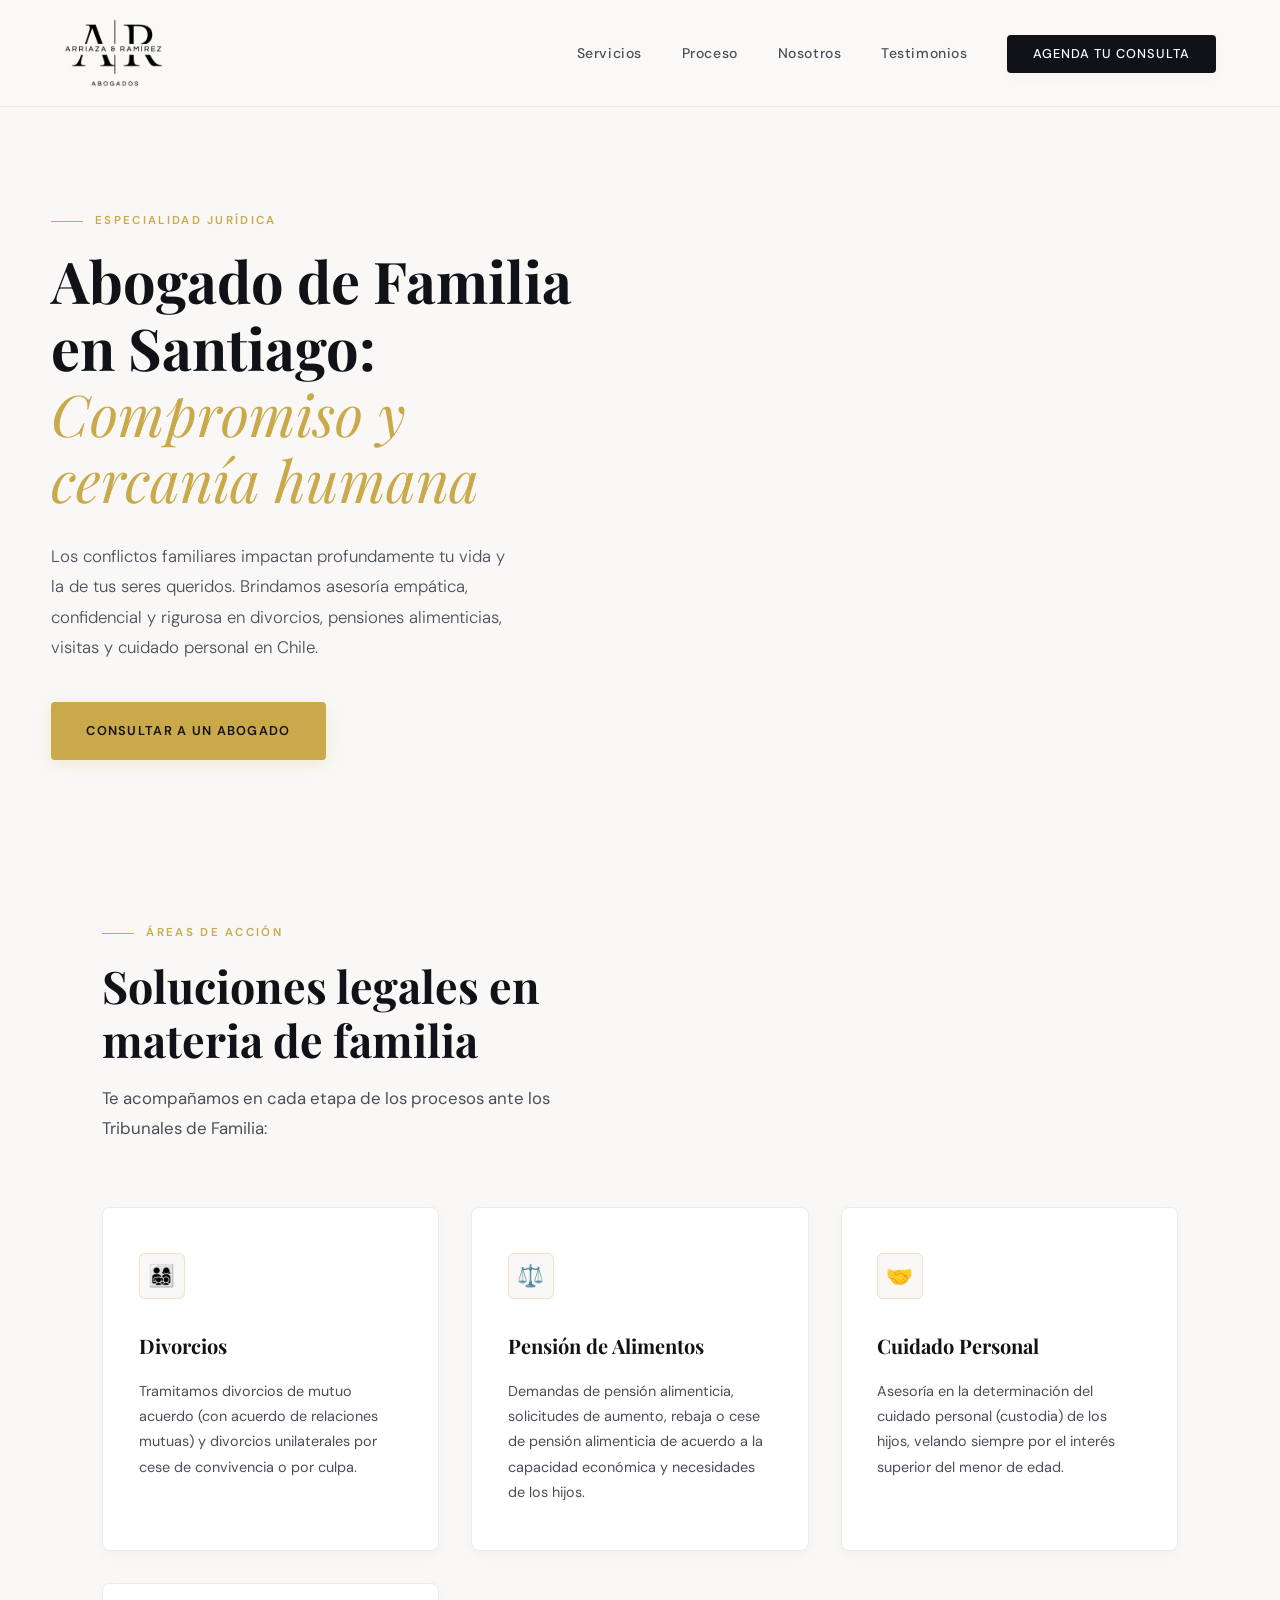
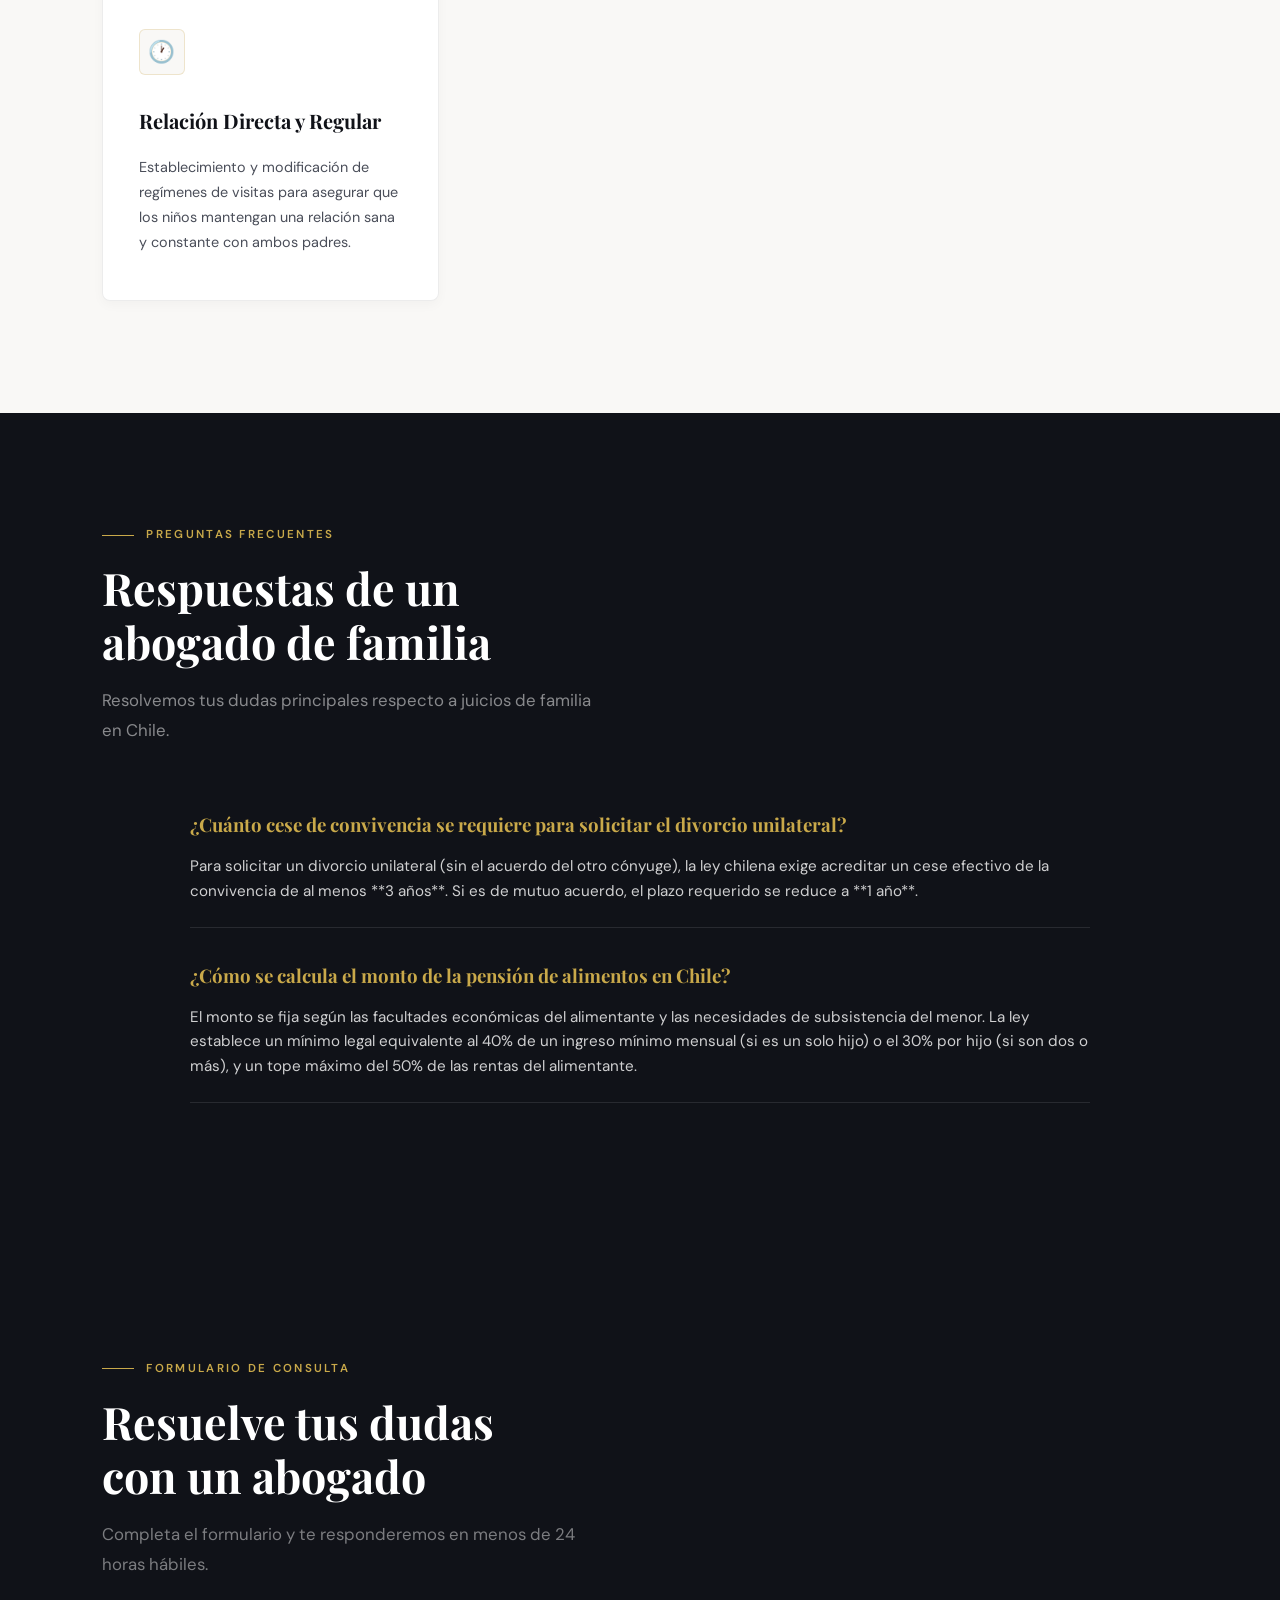
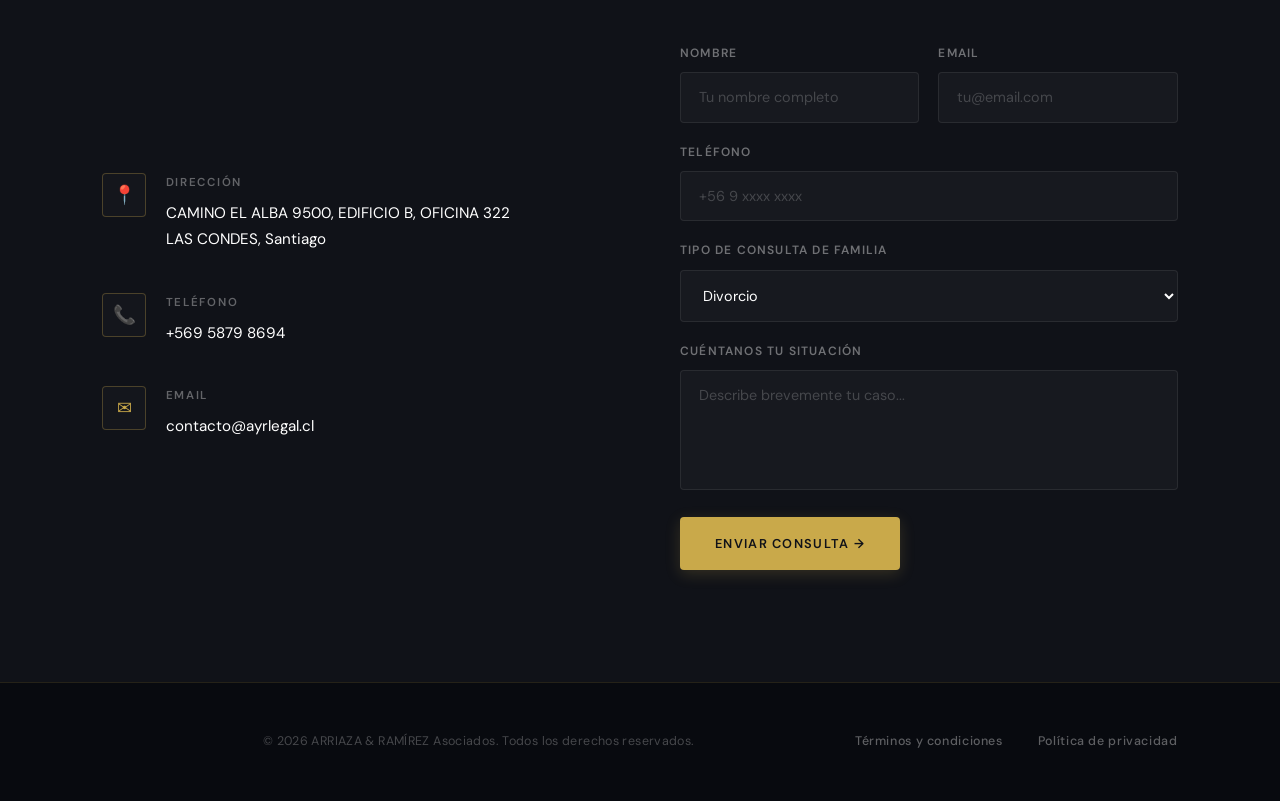
==== abogado-familia/index.html @ b0605ff9 "feat: implement multi-page SEO architecture with new dedicated service landing pages and site-wide n" ====
<!DOCTYPE html>
<html lang="es">

<head>
  <meta charset="UTF-8">
  <meta name="viewport" content="width=device-width, initial-scale=1.0">
  <title>Abogado de Familia en Santiago | Arriaza & Ramírez Asociados</title>
  <meta name="description" content="Asesoría y representación en Derecho de Familia en Chile. Divorcios, pensión de alimentos, cuidado personal y visitas. Atención personalizada y humana en Las Condes.">
  <meta name="robots" content="index, follow">
  
  <!-- Open Graph -->
  <meta property="og:title" content="Abogado de Familia en Santiago | Arriaza & Ramírez Asociados">
  <meta property="og:description" content="Acompañamiento legal humano y riguroso en divorcios, pensión de alimentos y cuidado de tus hijos.">
  <meta property="og:image" content="https://www.ayrlegal.cl/media/logo/logo_oficial.png">
  <meta property="og:url" content="https://www.ayrlegal.cl/abogado-familia/">
  <meta property="og:type" content="website">

  <link rel="icon" type="image/png" href="../media/logo/logo_oficial.png">
  <link
    href="https://fonts.googleapis.com/css2?family=Playfair+Display:ital,wght@0,400;0,700;1,400&family=DM+Sans:wght@300;400;500&display=swap"
    rel="stylesheet">
  <link rel="stylesheet" href="../style.css">

  <!-- Schema LegalService -->
  <script type="application/ld+json">
  {
    "@context": "https://schema.org",
    "@type": "LegalService",
    "name": "Arriaza & Ramírez Asociados - Abogado de Familia",
    "image": "https://www.ayrlegal.cl/media/logo/logo_oficial.png",
    "url": "https://www.ayrlegal.cl/abogado-familia/",
    "telephone": "+56958798694",
    "address": {
      "@type": "PostalAddress",
      "streetAddress": "Camino El Alba 9500, Edificio B, Oficina 322",
      "addressLocality": "Las Condes",
      "addressRegion": "Región Metropolitana",
      "postalCode": "7550000",
      "addressCountry": "CL"
    }
  }
  </script>
</head>

<body>

  <!-- NAV -->
  <nav>
    <a class="logo-link" href="../">
      <img src="../media/logo/logo_oficial.png" alt="Arriaza & Ramírez Asociados" class="nav-logo-img">
    </a>
    <ul>
      <li><a href="../#servicios">Servicios</a></li>
      <li><a href="../#proceso">Proceso</a></li>
      <li><a href="../#nosotros">Nosotros</a></li>
      <li><a href="../#testimonios">Testimonios</a></li>
      <li><a class="btn-nav" href="#contacto">Agenda tu consulta</a></li>
    </ul>
  </nav>

  <!-- HERO SERVICIO -->
  <section class="hero" style="min-height: 70vh; padding-top: 10rem;">
    <div class="hero-left" style="max-width: 800px;">
      <div class="section-label">Especialidad Jurídica</div>
      <h1>Abogado de Familia en Santiago:<br><em>Compromiso y cercanía humana</em></h1>
      <p class="hero-sub">
        Los conflictos familiares impactan profundamente tu vida y la de tus seres queridos. Brindamos asesoría empática, confidencial y rigurosa en divorcios, pensiones alimenticias, visitas y cuidado personal en Chile.
      </p>
      <div class="hero-actions">
        <a href="#contacto" class="btn-primary">Consultar a un Abogado</a>
      </div>
    </div>
  </section>

  <!-- DETALLES DEL SERVICIO -->
  <section class="section" id="detalles">
    <div class="section-label">Áreas de Acción</div>
    <h2>Soluciones legales en<br>materia de familia</h2>
    <p class="section-intro">Te acompañamos en cada etapa de los procesos ante los Tribunales de Familia:</p>

    <div class="services-grid" style="margin-top: 3rem;">
      <div class="service-card" style="cursor: default;">
        <div class="service-icon">👨‍👩‍👧‍👦</div>
        <div class="service-title">Divorcios</div>
        <p class="service-desc">Tramitamos divorcios de mutuo acuerdo (con acuerdo de relaciones mutuas) y divorcios unilaterales por cese de convivencia o por culpa.</p>
      </div>
      <div class="service-card" style="cursor: default;">
        <div class="service-icon">⚖️</div>
        <div class="service-title">Pensión de Alimentos</div>
        <p class="service-desc">Demandas de pensión alimenticia, solicitudes de aumento, rebaja o cese de pensión alimenticia de acuerdo a la capacidad económica y necesidades de los hijos.</p>
      </div>
      <div class="service-card" style="cursor: default;">
        <div class="service-icon">🤝</div>
        <div class="service-title">Cuidado Personal</div>
        <p class="service-desc">Asesoría en la determinación del cuidado personal (custodia) de los hijos, velando siempre por el interés superior del menor de edad.</p>
      </div>
      <div class="service-card" style="cursor: default;">
        <div class="service-icon">🕐</div>
        <div class="service-title">Relación Directa y Regular</div>
        <p class="service-desc">Establecimiento y modificación de regímenes de visitas para asegurar que los niños mantengan una relación sana y constante con ambos padres.</p>
      </div>
    </div>
  </section>

  <!-- SECCIÓN FAQ -->
  <section class="section-dark" id="preguntas-frecuentes">
    <div class="section-label" style="color: var(--gold);">Preguntas Frecuentes</div>
    <h2 style="color: var(--white);">Respuestas de un<br>abogado de familia</h2>
    <p class="section-intro">Resolvemos tus dudas principales respecto a juicios de familia en Chile.</p>

    <div style="max-width: 900px; margin: 3rem auto 0 auto; color: var(--white);">
      <div style="margin-bottom: 2rem; border-bottom: 1px solid rgba(255,255,255,0.1); padding-bottom: 1.5rem;">
        <h3 style="color: var(--gold); font-family: 'Playfair Display', serif; margin-bottom: 0.75rem;">¿Cuánto cese de convivencia se requiere para solicitar el divorcio unilateral?</h3>
        <p style="color: rgba(255,255,255,0.8); font-size: 0.95rem; line-height: 1.6;">Para solicitar un divorcio unilateral (sin el acuerdo del otro cónyuge), la ley chilena exige acreditar un cese efectivo de la convivencia de al menos **3 años**. Si es de mutuo acuerdo, el plazo requerido se reduce a **1 año**.</p>
      </div>
      <div style="margin-bottom: 2rem; border-bottom: 1px solid rgba(255,255,255,0.1); padding-bottom: 1.5rem;">
        <h3 style="color: var(--gold); font-family: 'Playfair Display', serif; margin-bottom: 0.75rem;">¿Cómo se calcula el monto de la pensión de alimentos en Chile?</h3>
        <p style="color: rgba(255,255,255,0.8); font-size: 0.95rem; line-height: 1.6;">El monto se fija según las facultades económicas del alimentante y las necesidades de subsistencia del menor. La ley establece un mínimo legal equivalente al 40% de un ingreso mínimo mensual (si es un solo hijo) o el 30% por hijo (si son dos o más), y un tope máximo del 50% de las rentas del alimentante.</p>
      </div>
    </div>
  </section>

  <!-- CONTACTO -->
  <section class="contact" id="contacto">
    <div class="section-label">Formulario de Consulta</div>
    <h2>Resuelve tus dudas<br>con un abogado</h2>
    <p class="section-intro">Completa el formulario y te responderemos en menos de 24 horas hábiles.</p>

    <div class="contact-grid">
      <div class="contact-info">
        <div class="contact-item">
          <div class="contact-icon">📍</div>
          <div>
            <div class="contact-label">Dirección</div>
            <div class="contact-value">CAMINO EL ALBA 9500, EDIFICIO B, OFICINA 322 <br>LAS CONDES, Santiago</div>
          </div>
        </div>
        <div class="contact-item">
          <div class="contact-icon">📞</div>
          <div>
            <div class="contact-label">Teléfono</div>
            <div class="contact-value">+569 5879 8694</div>
          </div>
        </div>
        <div class="contact-item">
          <div class="contact-icon">✉</div>
          <div>
            <div class="contact-label">Email</div>
            <div class="contact-value">contacto@ayrlegal.cl</div>
          </div>
        </div>
      </div>

      <form class="contact-form">
        <input type="hidden" name="origen" value="Página Abogado Familia">
        <div class="form-row">
          <div class="form-group">
            <label class="form-label">Nombre</label>
            <input type="text" name="nombre" placeholder="Tu nombre completo" required>
          </div>
          <div class="form-group">
            <label class="form-label">Email</label>
            <input type="email" name="email" placeholder="tu@email.com" required>
          </div>
        </div>
        <div class="form-group">
          <label class="form-label">Teléfono</label>
          <input type="tel" name="telefono" placeholder="+56 9 xxxx xxxx" required>
        </div>
        <div class="form-group">
          <label class="form-label">Tipo de consulta de familia</label>
          <select name="categoria" required>
            <option value="Divorcio">Divorcio</option>
            <option value="Pensión de alimentos">Pensión de alimentos</option>
            <option value="Cuidado personal">Cuidado personal (Custodia)</option>
            <option value="Relación directa y regular">Relación directa y regular (Visitas)</option>
            <option value="Otro tema de familia">Otro tema de familia</option>
          </select>
        </div>
        <div class="form-group">
          <label class="form-label">Cuéntanos tu situación</label>
          <textarea name="mensaje" placeholder="Describe brevemente tu caso..." required></textarea>
        </div>
        <button type="submit" class="btn-primary" style="align-self: flex-start; margin-top: 0.5rem;">
          Enviar Consulta →
        </button>
      </form>
    </div>
  </section>

  <!-- FOOTER -->
  <footer>
    <div class="footer-main">
      <a class="footer-logo" href="../"><span> </span></a>
      <div class="footer-copy">© 2026 ARRIAZA & RAMÍREZ Asociados. Todos los derechos reservados.</div>
      <div class="footer-links">
        <a href="javascript:void(0)" onclick="openModal('terminos')">Términos y condiciones</a>
        <a href="javascript:void(0)" onclick="openModal('privacidad')">Política de privacidad</a>
      </div>
    </div>
  </footer>

  <script src="../script.js"></script>
</body>

</html>
---- style.css ----
*,
*::before,
*::after {
  box-sizing: border-box;
  margin: 0;
  padding: 0;
}

:root {
  --ink: hsl(225, 20%, 8%);
  --ink-light: hsl(225, 9%, 32%);
  --gold: hsl(45, 54%, 54%);
  --gold-light: hsl(45, 71%, 79%);
  --gold-pale: hsl(42, 43%, 95%);
  --cream: hsl(40, 20%, 97%);
  --white: hsl(0, 0%, 100%);
  --border: rgba(15, 17, 23, 0.08);
  --border-gold: rgba(201, 168, 76, 0.25);
  --transition-smooth: all 0.4s cubic-bezier(0.25, 0.8, 0.25, 1);
  --shadow-sm: 0 4px 12px rgba(15, 17, 23, 0.03);
  --shadow-md: 0 12px 36px rgba(15, 17, 23, 0.06);
  --shadow-lg: 0 24px 60px rgba(15, 17, 23, 0.1);
}

html {
  scroll-behavior: smooth;
}

body {
  font-family: 'DM Sans', sans-serif;
  background: var(--cream);
  color: var(--ink);
  font-size: 16px;
  line-height: 1.76;
  overflow-x: hidden;
  -webkit-font-smoothing: antialiased;
}

/* ── NAV ── */
nav {
  position: fixed;
  top: 0;
  left: 0;
  right: 0;
  z-index: 100;
  display: flex;
  align-items: center;
  justify-content: space-between;
  padding: 1.2rem 5%;
  background: rgba(250, 249, 247, 0.95);
  backdrop-filter: blur(16px);
  border-bottom: 1px solid var(--border);
  transition: var(--transition-smooth);
}

.logo {
  font-family: 'Playfair Display', serif;
  font-size: 1.25rem;
  font-weight: 700;
  letter-spacing: 0.02em;
  color: var(--ink);
  text-decoration: none;
  transition: var(--transition-smooth);
}

.logo span {
  color: var(--gold);
}

.logo:hover {
  opacity: 0.85;
}

.logo-link {
  display: flex;
  align-items: center;
  text-decoration: none;
  transition: var(--transition-smooth);
}

.logo-link:hover {
  opacity: 0.85;
}

.nav-logo-img {
  height: 68px;
  width: auto;
  object-fit: contain;
  display: block;
}

nav ul {
  list-style: none;
  display: flex;
  align-items: center;
  gap: 2.5rem;
}

nav ul a {
  text-decoration: none;
  color: var(--ink-light);
  font-size: 0.875rem;
  font-weight: 500;
  letter-spacing: 0.04em;
  transition: var(--transition-smooth);
  position: relative;
}

nav ul a:not(.btn-nav)::after {
  content: '';
  position: absolute;
  bottom: -4px;
  left: 0;
  width: 0;
  height: 1.5px;
  background: var(--gold);
  transition: var(--transition-smooth);
}

nav ul a:not(.btn-nav):hover {
  color: var(--gold);
}

nav ul a:not(.btn-nav):hover::after {
  width: 100%;
}

.btn-nav {
  background: var(--ink);
  color: var(--white) !important;
  padding: 0.65rem 1.6rem;
  border-radius: 4px;
  font-weight: 500;
  font-size: 0.8rem !important;
  letter-spacing: 0.08em;
  text-transform: uppercase;
  box-shadow: var(--shadow-sm);
  transition: var(--transition-smooth) !important;
}

.btn-nav:hover {
  background: var(--gold) !important;
  color: var(--ink) !important;
  transform: translateY(-2px);
  box-shadow: 0 4px 15px rgba(201, 168, 76, 0.3);
}

/* ── HERO ── */
.hero {
  min-height: 100vh;
  display: grid;
  grid-template-columns: 1fr 1fr;
  padding-top: 76px;
}

.hero-left {
  padding: 8% 5% 8% 8%;
  display: flex;
  flex-direction: column;
  justify-content: center;
  background: var(--cream);
}

.hero-eyebrow {
  font-size: 0.72rem;
  font-weight: 600;
  letter-spacing: 0.2em;
  text-transform: uppercase;
  color: var(--gold);
  margin-bottom: 1.5rem;
  display: flex;
  align-items: center;
  gap: 0.75rem;
}

.hero-eyebrow::before {
  content: '';
  display: block;
  width: 32px;
  height: 1px;
  background: var(--gold);
}

h1 {
  font-family: 'Playfair Display', serif;
  font-size: clamp(2.8rem, 4.5vw, 4.2rem);
  line-height: 1.15;
  font-weight: 700;
  margin-bottom: 1.8rem;
  color: var(--ink);
}

h1 em {
  font-style: italic;
  color: var(--gold);
  font-weight: 400;
}

.hero-sub {
  font-size: 1.05rem;
  font-weight: 300;
  color: var(--ink-light);
  max-width: 460px;
  line-height: 1.8;
  margin-bottom: 2.5rem;
}

.hero-actions {
  display: flex;
  gap: 1.2rem;
  flex-wrap: wrap;
}

.btn-primary {
  background: var(--gold);
  color: var(--ink);
  border: none;
  cursor: pointer;
  padding: 1.1rem 2.2rem;
  font-family: 'DM Sans', sans-serif;
  font-size: 0.8rem;
  font-weight: 600;
  letter-spacing: 0.1em;
  text-transform: uppercase;
  text-decoration: none;
  border-radius: 4px;
  box-shadow: 0 4px 15px rgba(201, 168, 76, 0.2);
  transition: var(--transition-smooth);
}

.btn-primary:hover {
  background: var(--ink);
  color: var(--white);
  transform: translateY(-3px);
  box-shadow: var(--shadow-md);
}

.btn-secondary {
  background: transparent;
  color: var(--ink);
  border: 1.5px solid var(--border);
  cursor: pointer;
  padding: 1.1rem 2.2rem;
  font-family: 'DM Sans', sans-serif;
  font-size: 0.8rem;
  font-weight: 600;
  letter-spacing: 0.1em;
  text-transform: uppercase;
  text-decoration: none;
  border-radius: 4px;
  transition: var(--transition-smooth);
}

.btn-secondary:hover {
  border-color: var(--gold);
  color: var(--gold);
  transform: translateY(-3px);
  background: rgba(201, 168, 76, 0.03);
}

.hero-stats {
  margin-top: 4rem;
  padding-top: 2rem;
  border-top: 1px solid var(--border);
  display: flex;
  gap: 3rem;
}

.stat-num {
  font-family: 'Playfair Display', serif;
  font-size: 2.2rem;
  font-weight: 700;
  color: var(--ink);
  line-height: 1;
}

.stat-label {
  font-size: 0.78rem;
  color: var(--ink-light);
  margin-top: 0.4rem;
  letter-spacing: 0.05em;
  font-weight: 500;
  text-transform: uppercase;
}

.hero-right {
  background: var(--ink);
  position: relative;
  overflow: hidden;
  display: flex;
  align-items: flex-end;
}

.hero-right-pattern {
  position: absolute;
  inset: 0;
  background-image:
    repeating-linear-gradient(0deg, transparent, transparent 39px, rgba(201, 168, 76, 0.04) 40px),
    repeating-linear-gradient(90deg, transparent, transparent 39px, rgba(201, 168, 76, 0.04) 40px);
}

/* ── SERVICIOS ── */
.section {
  padding: 7rem 8%;
}

.section-label {
  font-size: 0.72rem;
  font-weight: 600;
  letter-spacing: 0.2em;
  text-transform: uppercase;
  color: var(--gold);
  display: flex;
  align-items: center;
  gap: 0.75rem;
  margin-bottom: 1rem;
}

.section-label::before {
  content: '';
  display: block;
  width: 32px;
  height: 1px;
  background: var(--gold);
}

h2 {
  font-family: 'Playfair Display', serif;
  font-size: clamp(2.2rem, 3.5vw, 3rem);
  font-weight: 700;
  line-height: 1.2;
  color: var(--ink);
  margin-bottom: 1rem;
}

.section-intro {
  font-size: 1.05rem;
  color: var(--ink-light);
  max-width: 500px;
  line-height: 1.8;
  margin-bottom: 4rem;
  display: flex;

}

.services-grid {
  display: grid;
  grid-template-columns: repeat(3, 1fr);
  gap: 2rem;
}

.service-card {
  background: var(--white);
  padding: 2.8rem 2.2rem;
  border-radius: 8px;
  border: 1px solid var(--border);
  box-shadow: var(--shadow-sm);
  transition: var(--transition-smooth);
  cursor: default;
  position: relative;
  overflow: hidden;
}

.service-card::after {
  content: '';
  position: absolute;
  bottom: 0;
  left: 0;
  width: 100%;
  height: 3px;
  background: linear-gradient(90deg, var(--gold), var(--gold-light));
  transform: scaleX(0);
  transform-origin: left;
  transition: var(--transition-smooth);
}

.service-card:hover {
  transform: translateY(-8px);
  box-shadow: var(--shadow-lg);
  border-color: rgba(201, 168, 76, 0.3);
}

.service-card:hover::after {
  transform: scaleX(1);
}

.service-icon {
  width: 46px;
  height: 46px;
  border: 1px solid var(--border-gold);
  border-radius: 6px;
  display: flex;
  align-items: center;
  justify-content: center;
  margin-bottom: 1.8rem;
  font-size: 1.35rem;
  color: var(--gold);
  background: var(--cream);
  transition: var(--transition-smooth);
}

.service-card:hover .service-icon {
  background: var(--ink);
  color: var(--gold-light);
  border-color: var(--gold-light);
  transform: scale(1.1) rotate(5deg);
}

.service-title {
  font-family: 'Playfair Display', serif;
  font-size: 1.25rem;
  font-weight: 700;
  margin-bottom: 1rem;
  color: var(--ink);
}

.service-desc {
  font-size: 0.9rem;
  color: var(--ink-light);
  line-height: 1.75;
}

/* ── PROCESO ── */
.section-dark {
  background: var(--ink);
  padding: 7rem 8%;
}

.section-dark .section-intro {
  color: rgba(255, 255, 255, 0.5);
}

.section-dark h2 {
  color: var(--white);
}

.steps {
  display: grid;
  grid-template-columns: repeat(4, 1fr);
  gap: 1.5rem;
  margin-top: 4rem;
}

.step {
  padding: 2rem 1.5rem;
  border-radius: 8px;
  background: rgba(255, 255, 255, 0.02);
  border: 1px solid rgba(255, 255, 255, 0.05);
  transition: var(--transition-smooth);
  position: relative;
  cursor: pointer;
  display: flex;
  flex-direction: column;
  justify-content: space-between;
}

.step:hover {
  background: rgba(255, 255, 255, 0.04);
  border-color: rgba(201, 168, 76, 0.3);
}

.step.active {
  background: rgba(201, 168, 76, 0.06);
  border-color: var(--gold);
  box-shadow: 0 8px 32px rgba(0, 0, 0, 0.2);
}

.step-num {
  width: 44px;
  height: 44px;
  border-radius: 50%;
  border: 1.5px solid var(--gold);
  display: flex;
  align-items: center;
  justify-content: center;
  font-family: 'Playfair Display', serif;
  font-size: 1rem;
  color: var(--gold);
  margin-bottom: 1.5rem;
  position: relative;
  z-index: 1;
  background: var(--ink);
  font-weight: 700;
  transition: var(--transition-smooth);
}

.step.active .step-num {
  background: var(--gold);
  color: var(--ink);
  box-shadow: 0 0 15px rgba(201, 168, 76, 0.35);
}

.step-title {
  font-family: 'Playfair Display', serif;
  font-size: 1.1rem;
  color: var(--white);
  margin-bottom: 0.6rem;
  font-weight: 700;
}

.step-desc {
  font-size: 0.85rem;
  color: rgba(255, 255, 255, 0.45);
  line-height: 1.7;
  margin-bottom: 1rem;
  transition: var(--transition-smooth);
}

.step.active .step-desc {
  color: rgba(255, 255, 255, 0.85);
}

.step-progress-container {
  width: 100%;
  height: 3px;
  background: rgba(255, 255, 255, 0.08);
  border-radius: 2px;
  overflow: hidden;
  margin-top: auto;
  opacity: 0;
  transition: opacity 0.3s;
}

.step.loading .step-progress-container {
  opacity: 1;
}

.step-progress-bar {
  height: 100%;
  width: 0%;
  background: linear-gradient(90deg, var(--gold-light), var(--gold));
  border-radius: 2px;
}

/* ── POR QUÉ ELEGIRNOS ── */
.why {
  display: grid;
  grid-template-columns: 1fr 1fr;
  gap: 0;
}

.why-left {
  padding: 7rem 5% 7rem 8%;
  background: var(--white);
  display: flex;
  flex-direction: column;
  justify-content: center;
}

.why-right {
  padding: 7rem 8% 7rem 5%;
  background: var(--gold-pale);
  display: grid;
  grid-template-columns: repeat(2, 1fr);
  gap: 1.5rem;
  align-content: center;
}

.why-item {
  background: var(--white);
  padding: 2rem 1.5rem;
  border-radius: 8px;
  border: 1px solid var(--border);
  box-shadow: var(--shadow-sm);
  transition: var(--transition-smooth);
  display: flex;
  gap: 1.25rem;
  align-items: flex-start;
  position: relative;
  overflow: hidden;
  cursor: default;
}

.why-item::after {
  content: '';
  position: absolute;
  bottom: 0;
  left: 0;
  width: 100%;
  height: 3px;
  background: linear-gradient(90deg, var(--gold), var(--gold-light));
  transform: scaleX(0);
  transform-origin: left;
  transition: var(--transition-smooth);
}

.why-item:hover {
  transform: translateY(-5px);
  box-shadow: var(--shadow-lg);
  border-color: rgba(201, 168, 76, 0.3);
}

.why-item:hover::after {
  transform: scaleX(1);
}

.why-check {
  width: 32px;
  height: 32px;
  flex-shrink: 0;
  border: 1px solid var(--border-gold);
  display: flex;
  align-items: center;
  justify-content: center;
  font-size: 0.85rem;
  color: var(--gold);
  border-radius: 6px;
  margin-top: 2px;
  background: var(--cream);
  transition: var(--transition-smooth);
}

.why-item:hover .why-check {
  background: var(--ink);
  color: var(--gold-light);
  border-color: var(--gold-light);
  transform: scale(1.1) rotate(5deg);
}

.why-item-title {
  font-family: 'Playfair Display', serif;
  font-size: 1.1rem;
  font-weight: 700;
  color: var(--ink);
  margin-bottom: 0.35rem;
}

.why-item-desc {
  font-size: 0.9rem;
  color: var(--ink-light);
  line-height: 1.7;
}

/* ── TESTIMONIOS ── */
.testimonials {
  padding: 7rem 8%;
  background: var(--cream);
}

.testimonials-grid {
  display: grid;
  grid-template-columns: repeat(3, 1fr);
  gap: 2rem;
  margin-top: 4rem;
}

.testimony {
  background: var(--white);
  padding: 2.5rem 2.2rem;
  border: 1px solid var(--border);
  border-radius: 8px;
  position: relative;
  box-shadow: var(--shadow-sm);
  transition: var(--transition-smooth);
  display: flex;
  flex-direction: column;
  justify-content: space-between;
}

.testimony:hover {
  transform: translateY(-6px);
  box-shadow: var(--shadow-lg);
  border-color: rgba(201, 168, 76, 0.3);
}

.testimony-stars {
  color: var(--gold);
  font-size: 1rem;
  margin-bottom: 0.8rem;
  letter-spacing: 2px;
}

.testimony-text {
  font-size: 0.9rem;
  color: var(--ink-light);
  line-height: 1.8;
  margin-bottom: 2rem;
  font-style: italic;
  position: relative;
  z-index: 2;
}

.testimony-meta {
  display: flex;
  align-items: center;
  gap: 0.9rem;
  border-top: 1px solid var(--border);
  padding-top: 1.2rem;
  margin-top: auto;
}

.testimony-avatar {
  width: 44px;
  height: 44px;
  border-radius: 50%;
  background: linear-gradient(135deg, var(--ink), var(--ink-light));
  color: var(--gold-light);
  display: flex;
  align-items: center;
  justify-content: center;
  font-family: 'Playfair Display', serif;
  font-weight: 700;
  font-size: 0.95rem;
  border: 1.5px solid var(--gold-light);
  flex-shrink: 0;
}

.testimony-info {
  display: flex;
  flex-direction: column;
}

.testimony-author {
  font-size: 0.88rem;
  font-weight: 700;
  color: var(--ink);
}

.testimony-role {
  font-size: 0.75rem;
  color: var(--ink-light);
  margin-top: 0.1rem;
}

.testimony-verified {
  display: inline-flex;
  align-items: center;
  gap: 0.25rem;
  font-size: 0.7rem;
  color: #2a6e3f;
  font-weight: 600;
  margin-top: 0.3rem;
  background: rgba(42, 110, 63, 0.08);
  padding: 0.15rem 0.5rem;
  border-radius: 20px;
  align-self: flex-start;
}

.testimony-reply {
  background: var(--gold-pale);
  border-left: 3px solid var(--gold);
  padding: 0.9rem 1.1rem;
  margin-top: 0.5rem;
  margin-bottom: 1.25rem;
  border-radius: 4px;
  font-size: 0.8rem;
  color: var(--ink-light);
  line-height: 1.6;
}

.testimony-reply-author {
  font-weight: 700;
  color: var(--ink);
  margin-bottom: 0.25rem;
  font-size: 0.75rem;
  text-transform: uppercase;
  letter-spacing: 0.04em;
}

.testimony-reply p {
  margin: 0;
}

/* ── CONTACTO ── */
.contact {
  padding: 7rem 8%;
  background: var(--ink);
}

.contact h2 {
  color: var(--white);
}

.contact .section-intro {
  color: rgba(255, 255, 255, 0.45);
}

.contact-grid {
  display: grid;
  grid-template-columns: 1fr 1fr;
  gap: 5rem;
  margin-top: 4rem;
}

.contact-info {
  display: flex;
  flex-direction: column;
  gap: 2.5rem;
  justify-content: center;
}

.contact-item {
  display: flex;
  gap: 1.2rem;
}

.contact-icon {
  width: 44px;
  height: 44px;
  flex-shrink: 0;
  border: 1px solid rgba(201, 168, 76, 0.3);
  display: flex;
  align-items: center;
  justify-content: center;
  font-size: 1.15rem;
  color: var(--gold);
  border-radius: 4px;
  background: rgba(255, 255, 255, 0.02);
}

.contact-label {
  font-size: 0.72rem;
  letter-spacing: 0.15em;
  text-transform: uppercase;
  color: rgba(255, 255, 255, 0.35);
  margin-bottom: 0.4rem;
  font-weight: 600;
}

.contact-value {
  font-size: 0.95rem;
  color: var(--white);
}

.contact-form {
  display: flex;
  flex-direction: column;
  gap: 1.2rem;
}

.form-row {
  display: grid;
  grid-template-columns: 1fr 1fr;
  gap: 1.2rem;
}

.form-group {
  display: flex;
  flex-direction: column;
  gap: 0.5rem;
}

.form-label {
  font-size: 0.75rem;
  letter-spacing: 0.1em;
  text-transform: uppercase;
  color: rgba(255, 255, 255, 0.4);
  font-weight: 600;
}

input,
select,
textarea {
  background: rgba(255, 255, 255, 0.03);
  border: 1px solid rgba(255, 255, 255, 0.08);
  color: var(--white);
  padding: 0.95rem 1.1rem;
  font-family: 'DM Sans', sans-serif;
  font-size: 0.9rem;
  border-radius: 4px;
  outline: none;
  transition: var(--transition-smooth);
  width: 100%;
}

input::placeholder,
textarea::placeholder {
  color: rgba(255, 255, 255, 0.2);
}

input:focus,
select:focus,
textarea:focus {
  border-color: var(--gold);
  background: rgba(255, 255, 255, 0.06);
  box-shadow: 0 0 0 3px rgba(201, 168, 76, 0.15);
}

select {
  cursor: pointer;
}

select option {
  background: var(--ink);
}

textarea {
  resize: none;
  min-height: 120px;
}

/* ── FOOTER ── */
footer {
  background: #080a0f;
  padding: 3rem 8%;
  display: flex;
  flex-direction: column;
  gap: 1.5rem;
  border-top: 1px solid rgba(201, 168, 76, 0.15);
}

.footer-main {
  display: flex;
  align-items: center;
  justify-content: space-between;
  width: 100%;
}

.footer-logo {
  font-family: 'Playfair Display', serif;
  font-size: 1.1rem;
  color: rgba(255, 255, 255, 0.45);
  text-decoration: none;
  font-weight: 700;
}

.footer-logo span {
  color: var(--gold);
}

.footer-copy {
  font-size: 0.78rem;
  color: rgba(255, 255, 255, 0.25);
  letter-spacing: 0.03em;
}

.footer-links {
  display: flex;
  gap: 2.2rem;
}

.footer-links a {
  font-size: 0.78rem;
  color: rgba(255, 255, 255, 0.35);
  text-decoration: none;
  letter-spacing: 0.05em;
  transition: var(--transition-smooth);
  font-weight: 500;
}

.footer-links a:hover {
  color: var(--gold);
}

/* ── EQUIPO ── */
.team-panel {
  position: relative;
  z-index: 2;
  width: 100%;
  padding: 4rem 3rem;
  display: flex;
  flex-direction: column;
  justify-content: center;
  height: 100%;
}

.team-eyebrow {
  font-size: 0.72rem;
  font-weight: 600;
  letter-spacing: 0.2em;
  text-transform: uppercase;
  color: var(--gold);
  display: flex;
  align-items: center;
  gap: 0.75rem;
  margin-bottom: 2.5rem;
}

.team-eyebrow::before {
  content: '';
  display: block;
  width: 32px;
  height: 1px;
  background: var(--gold);
}

.team-grid {
  display: grid;
  grid-template-columns: repeat(3, 1fr);
  gap: 1.25rem;
}

.team-member {
  position: relative;
  overflow: hidden;
  border-radius: 8px;
  border: 1px solid rgba(201, 168, 76, 0.25);
  background: var(--ink);
  height: 280px;
  transition: var(--transition-smooth);
  cursor: pointer;
  display: flex;
  flex-direction: column;
  justify-content: flex-end;
}

.team-member:hover {
  border-color: var(--gold);
  box-shadow: 0 8px 25px rgba(201, 168, 76, 0.25);
  transform: translateY(-5px);
}

.team-photo {
  position: absolute;
  inset: 0;
  width: 100%;
  height: 100%;
  object-fit: cover;
  transition: var(--transition-smooth);
  z-index: 1;
}

.team-member:hover .team-photo {
  transform: scale(1.08);
}

.team-overlay {
  position: absolute;
  inset: 0;
  background: linear-gradient(to top,
      rgba(8, 10, 15, 0.95) 0%,
      rgba(8, 10, 15, 0.6) 50%,
      rgba(8, 10, 15, 0.1) 100%);
  z-index: 2;
  transition: var(--transition-smooth);
}

.team-member:hover .team-overlay {
  background: linear-gradient(to top,
      rgba(8, 10, 15, 0.98) 0%,
      rgba(8, 10, 15, 0.7) 60%,
      rgba(8, 10, 15, 0.2) 100%);
}

.team-info {
  position: relative;
  z-index: 3;
  padding: 1.25rem 1rem;
  text-align: center;
  display: flex;
  flex-direction: column;
  gap: 0.25rem;
  pointer-events: none;
}

.team-name {
  font-family: 'Playfair Display', serif;
  font-size: 1.05rem;
  font-weight: 700;
  color: var(--white);
  line-height: 1.2;
}

.team-role {
  font-size: 0.78rem;
  font-weight: 500;
  color: var(--gold);
  letter-spacing: 0.04em;
  text-transform: uppercase;
}

.team-desc {
  font-size: 0.68rem;
  color: rgba(255, 255, 255, 0.6);
  line-height: 1.35;
  margin-top: 0.2rem;
}

/* ── MODALES ── */
.modal-overlay {
  position: fixed;
  top: 0;
  left: 0;
  right: 0;
  bottom: 0;
  background: rgba(15, 17, 23, 0.6);
  backdrop-filter: blur(8px);
  z-index: 1000;
  display: flex;
  align-items: center;
  justify-content: center;
  opacity: 0;
  visibility: hidden;
  transition: opacity 0.4s ease, visibility 0.4s;
  padding: 1.5rem;
}

.modal-overlay.active {
  opacity: 1;
  visibility: visible;
}

.modal-content {
  background: var(--white);
  max-width: 600px;
  width: 100%;
  max-height: 80vh;
  border-radius: 8px;
  border: 1px solid var(--border-gold);
  box-shadow: var(--shadow-lg);
  padding: 2.5rem;
  position: relative;
  overflow-y: auto;
  transform: scale(0.9) translateY(20px);
  opacity: 0;
  transition: transform 0.4s cubic-bezier(0.25, 0.8, 0.25, 1), opacity 0.4s ease;
}

.modal-overlay.active .modal-content {
  transform: scale(1) translateY(0);
  opacity: 1;
}

.modal-close {
  position: absolute;
  top: 1rem;
  right: 1.2rem;
  font-size: 1.8rem;
  color: var(--ink-light);
  background: none;
  border: none;
  cursor: pointer;
  transition: color 0.2s;
}

.modal-close:hover {
  color: var(--gold);
}

.modal-title {
  font-family: 'Playfair Display', serif;
  font-size: 1.5rem;
  font-weight: 700;
  color: var(--ink);
  margin-bottom: 1.2rem;
  border-bottom: 1px solid var(--border);
  padding-bottom: 0.8rem;
}

.modal-body {
  font-size: 0.9rem;
  color: var(--ink-light);
  line-height: 1.75;
}

.modal-body h4 {
  font-family: 'Playfair Display', serif;
  font-size: 1.05rem;
  color: var(--ink);
  margin-top: 1.2rem;
  margin-bottom: 0.4rem;
}

.modal-body p {
  margin-bottom: 1rem;
}

body.modal-open {
  overflow: hidden;
}

/* ── SEO UTILITIES ── */
.sr-only {
  position: absolute;
  width: 1px;
  height: 1px;
  padding: 0;
  margin: -1px;
  overflow: hidden;
  clip: rect(0, 0, 0, 0);
  white-space: nowrap;
  border: 0;
}

.footer-seo {
  font-size: 0.72rem;
  color: rgba(255, 255, 255, 0.2);
  line-height: 1.6;
  max-width: 100%;
  border-top: 1px solid rgba(255, 255, 255, 0.05);
  padding-top: 1.5rem;
  margin-top: 1rem;
  text-align: left;
}

.footer-seo strong {
  color: rgba(255, 255, 255, 0.35);
}

/* ── ANIMATIONS ── */
@keyframes fadeUp {
  from {
    opacity: 0;
    transform: translateY(24px);
  }

  to {
    opacity: 1;
    transform: translateY(0);
  }
}

.hero-eyebrow {
  animation: fadeUp 0.7s ease both;
}

h1 {
  animation: fadeUp 0.7s 0.12s ease both;
}

.hero-sub {
  animation: fadeUp 0.7s 0.22s ease both;
}

.hero-actions {
  animation: fadeUp 0.7s 0.32s ease both;
}

.hero-stats {
  animation: fadeUp 0.7s 0.42s ease both;
}

/* ── RESPONSIVE ── */
@media (max-width: 900px) {
  nav ul {
    display: none;
  }

  .hero {
    grid-template-columns: 1fr;
  }

  .hero-right {
    display: flex;
    align-items: center;
    padding: 4rem 5%;
  }

  .hero-left {
    padding: 12% 6% 8%;
  }

  .services-grid {
    grid-template-columns: 1fr;
    gap: 1.5rem;
  }

  .steps {
    grid-template-columns: 1fr;
    gap: 1rem;
  }

  .why {
    grid-template-columns: 1fr;
  }

  .why-left,
  .why-right {
    padding: 4rem 6%;
  }

  .why-right {
    grid-template-columns: 1fr;
  }

  .testimonials-grid {
    grid-template-columns: 1fr;
    gap: 1.5rem;
  }

  .contact-grid {
    grid-template-columns: 1fr;
    gap: 3rem;
  }

  .form-row {
    grid-template-columns: 1fr;
  }

  footer {
    gap: 1.5rem;
    text-align: center;
  }

  .footer-main {
    flex-direction: column;
    gap: 1.5rem;
  }

  .footer-seo {
    text-align: center;
  }

  .footer-links {
    flex-wrap: wrap;
    justify-content: center;
    gap: 1.5rem;
  }

  .team-panel {
    padding: 3rem 1.5rem;
  }

  .team-grid {
    grid-template-columns: repeat(3, 1fr);
    gap: 1rem;
  }
}

@media (max-width: 680px) {
  .team-grid {
    grid-template-columns: 1fr;
    gap: 1.5rem;
    max-width: 320px;
    margin: 0 auto;
    width: 100%;
  }

  .team-member {
    height: 340px;
  }
}

@media (max-width: 480px) {
  .team-info {
    flex-direction: column;
    align-items: flex-start;
    gap: 0.25rem;
  }
}

/* SEO Multi-page service link styles */
.service-card-link {
  display: inline-flex;
  align-items: center;
  gap: 0.5rem;
  margin-top: 1.5rem;
  color: var(--gold);
  text-decoration: none;
  font-weight: 500;
  font-size: 0.85rem;
  letter-spacing: 0.04em;
  transition: var(--transition-smooth);
}

.service-card-link:hover {
  color: var(--ink);
  transform: translateX(4px);
}
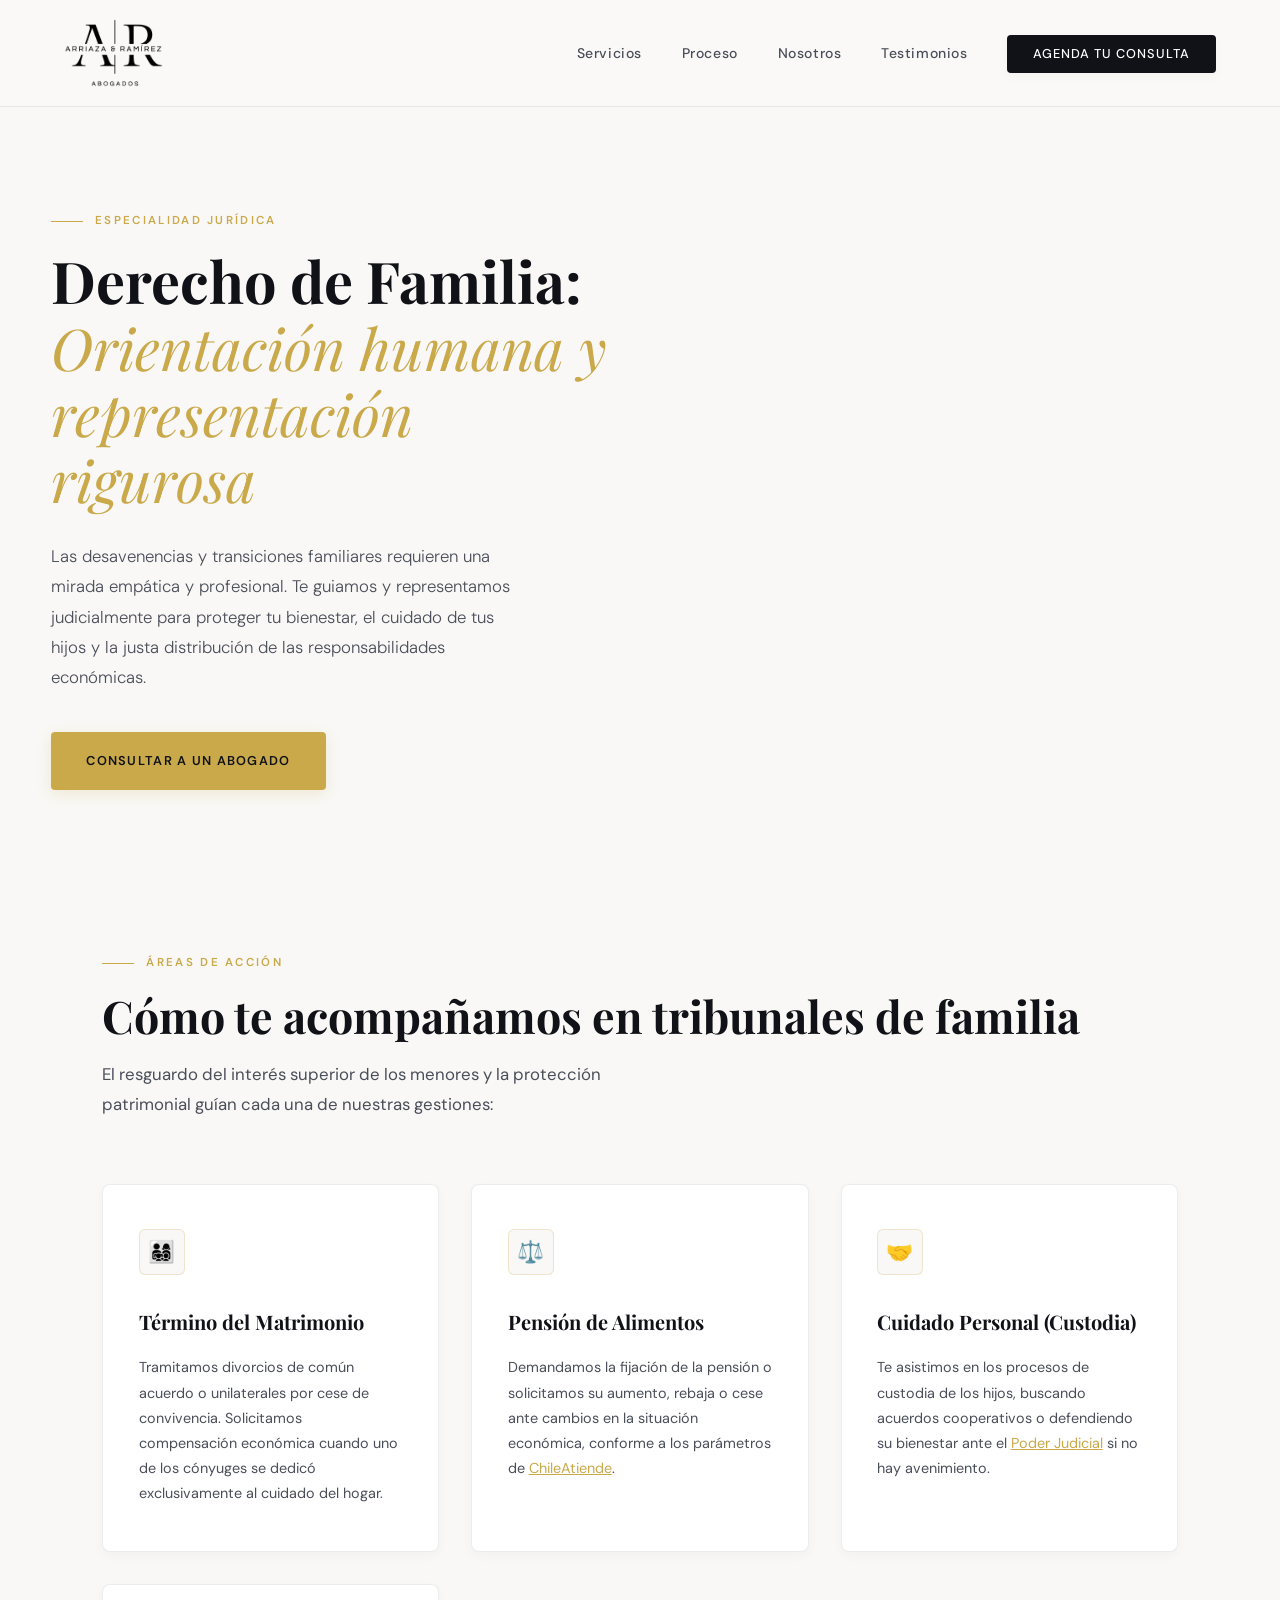
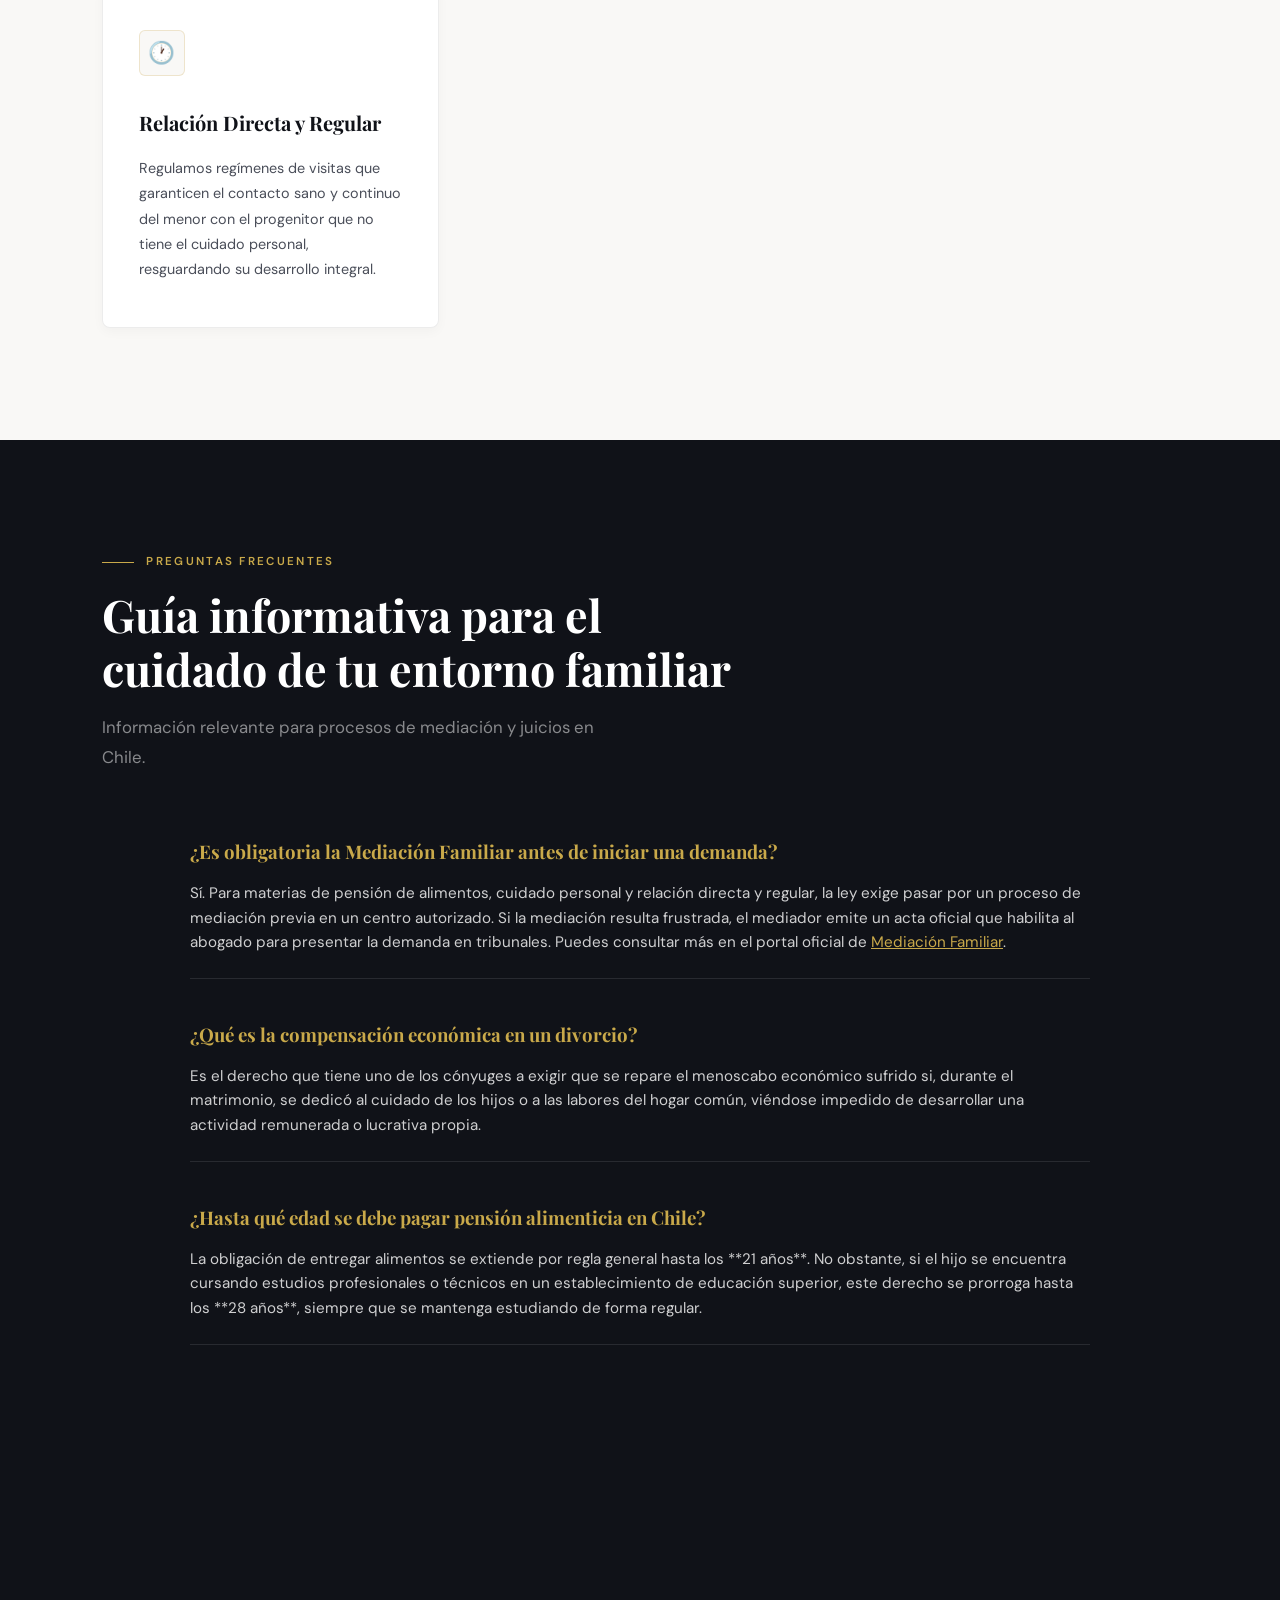
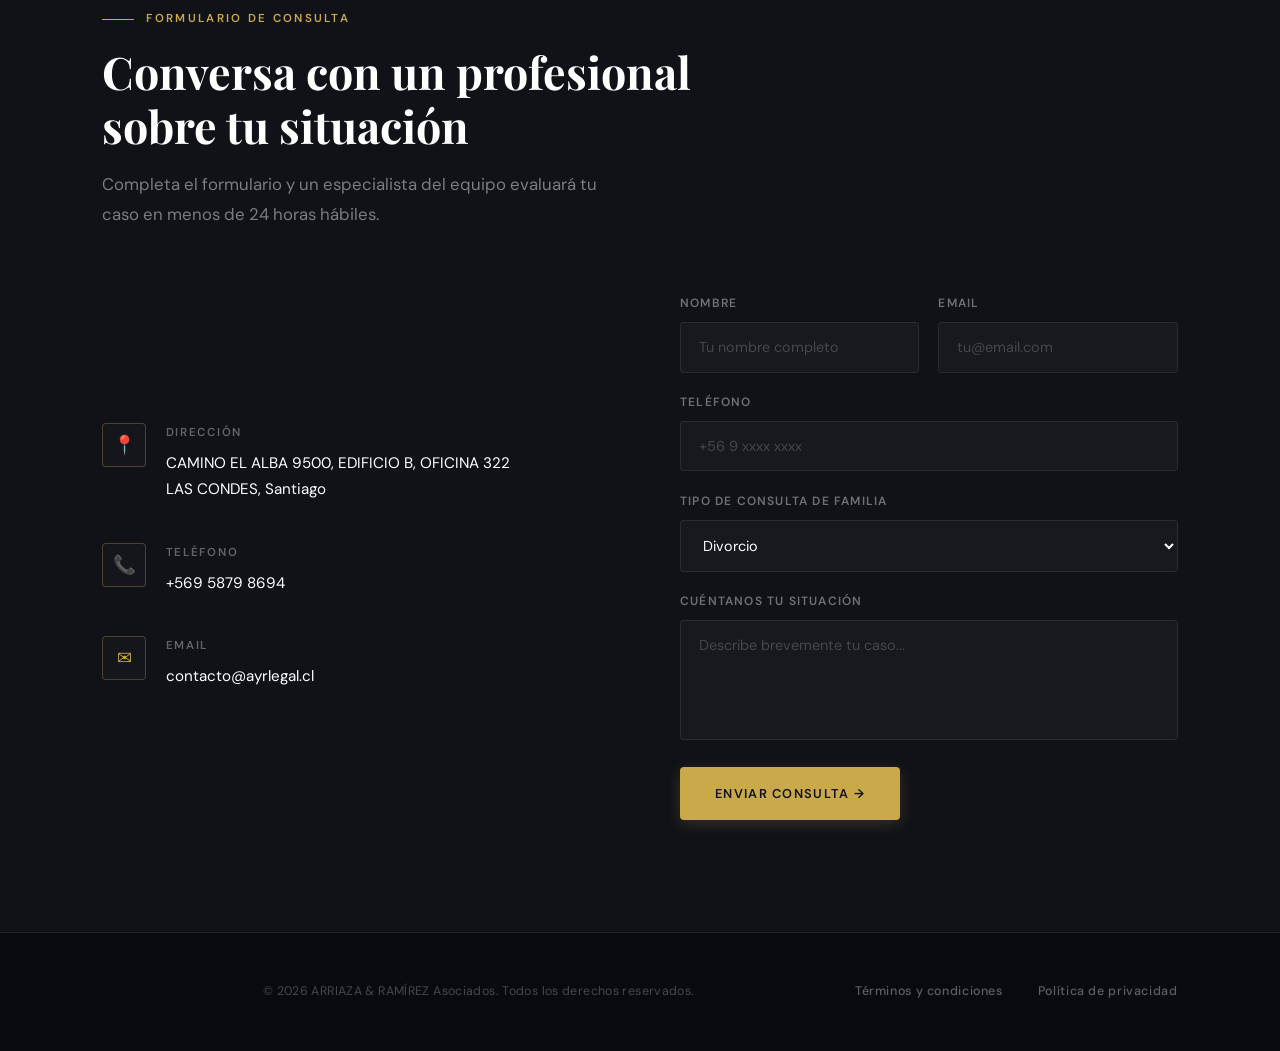
==== commit 9c21e886: "feat: add specialized service landing pages for immigration, family, labor, and civil law practices" ====
--- a/abogado-familia/index.html
+++ b/abogado-familia/index.html
@@ -4,13 +4,13 @@
 <head>
   <meta charset="UTF-8">
   <meta name="viewport" content="width=device-width, initial-scale=1.0">
-  <title>Abogado de Familia en Santiago | Arriaza & Ramírez Asociados</title>
-  <meta name="description" content="Asesoría y representación en Derecho de Familia en Chile. Divorcios, pensión de alimentos, cuidado personal y visitas. Atención personalizada y humana en Las Condes.">
+  <title>Derecho de Familia en Santiago | Asesoría y Apoyo Legal</title>
+  <meta name="description" content="Acompañamiento especializado en Derecho de Familia. Divorcios, pensiones de alimentos, custodia y régimen de visitas. Agenda tu consulta en Las Condes.">
   <meta name="robots" content="index, follow">
   
   <!-- Open Graph -->
-  <meta property="og:title" content="Abogado de Familia en Santiago | Arriaza & Ramírez Asociados">
-  <meta property="og:description" content="Acompañamiento legal humano y riguroso en divorcios, pensión de alimentos y cuidado de tus hijos.">
+  <meta property="og:title" content="Estudio de Familia | Arriaza & Ramírez Asociados">
+  <meta property="og:description" content="Acompañamiento legal empático y profesional en procesos de familia, divorcios y alimentos en Chile.">
   <meta property="og:image" content="https://www.ayrlegal.cl/media/logo/logo_oficial.png">
   <meta property="og:url" content="https://www.ayrlegal.cl/abogado-familia/">
   <meta property="og:type" content="website">
@@ -26,7 +26,7 @@
   {
     "@context": "https://schema.org",
     "@type": "LegalService",
-    "name": "Arriaza & Ramírez Asociados - Abogado de Familia",
+    "name": "Arriaza & Ramírez Asociados - Especialidad Familia",
     "image": "https://www.ayrlegal.cl/media/logo/logo_oficial.png",
     "url": "https://www.ayrlegal.cl/abogado-familia/",
     "telephone": "+56958798694",
@@ -62,9 +62,9 @@
   <section class="hero" style="min-height: 70vh; padding-top: 10rem;">
     <div class="hero-left" style="max-width: 800px;">
       <div class="section-label">Especialidad Jurídica</div>
-      <h1>Abogado de Familia en Santiago:<br><em>Compromiso y cercanía humana</em></h1>
+      <h1>Derecho de Familia:<br><em>Orientación humana y representación rigurosa</em></h1>
       <p class="hero-sub">
-        Los conflictos familiares impactan profundamente tu vida y la de tus seres queridos. Brindamos asesoría empática, confidencial y rigurosa en divorcios, pensiones alimenticias, visitas y cuidado personal en Chile.
+        Las desavenencias y transiciones familiares requieren una mirada empática y profesional. Te guiamos y representamos judicialmente para proteger tu bienestar, el cuidado de tus hijos y la justa distribución de las responsabilidades económicas.
       </p>
       <div class="hero-actions">
         <a href="#contacto" class="btn-primary">Consultar a un Abogado</a>
@@ -75,47 +75,51 @@
   <!-- DETALLES DEL SERVICIO -->
   <section class="section" id="detalles">
     <div class="section-label">Áreas de Acción</div>
-    <h2>Soluciones legales en<br>materia de familia</h2>
-    <p class="section-intro">Te acompañamos en cada etapa de los procesos ante los Tribunales de Familia:</p>
+    <h2>Cómo te acompañamos en tribunales de familia</h2>
+    <p class="section-intro">El resguardo del interés superior de los menores y la protección patrimonial guían cada una de nuestras gestiones:</p>
 
     <div class="services-grid" style="margin-top: 3rem;">
       <div class="service-card" style="cursor: default;">
         <div class="service-icon">👨‍👩‍👧‍👦</div>
-        <div class="service-title">Divorcios</div>
-        <p class="service-desc">Tramitamos divorcios de mutuo acuerdo (con acuerdo de relaciones mutuas) y divorcios unilaterales por cese de convivencia o por culpa.</p>
+        <div class="service-title">Término del Matrimonio</div>
+        <p class="service-desc">Tramitamos divorcios de común acuerdo o unilaterales por cese de convivencia. Solicitamos compensación económica cuando uno de los cónyuges se dedicó exclusivamente al cuidado del hogar.</p>
       </div>
       <div class="service-card" style="cursor: default;">
         <div class="service-icon">⚖️</div>
         <div class="service-title">Pensión de Alimentos</div>
-        <p class="service-desc">Demandas de pensión alimenticia, solicitudes de aumento, rebaja o cese de pensión alimenticia de acuerdo a la capacidad económica y necesidades de los hijos.</p>
+        <p class="service-desc">Demandamos la fijación de la pensión o solicitamos su aumento, rebaja o cese ante cambios en la situación económica, conforme a los parámetros de <a href="https://www.chileatiende.gob.cl/fichas/99066-solicitud-de-pension-de-alimentos" target="_blank" rel="noopener noreferrer" style="color: var(--gold); text-decoration: underline;">ChileAtiende</a>.</p>
       </div>
       <div class="service-card" style="cursor: default;">
         <div class="service-icon">🤝</div>
-        <div class="service-title">Cuidado Personal</div>
-        <p class="service-desc">Asesoría en la determinación del cuidado personal (custodia) de los hijos, velando siempre por el interés superior del menor de edad.</p>
+        <div class="service-title">Cuidado Personal (Custodia)</div>
+        <p class="service-desc">Te asistimos en los procesos de custodia de los hijos, buscando acuerdos cooperativos o defendiendo su bienestar ante el <a href="https://www.pjud.cl/" target="_blank" rel="noopener noreferrer" style="color: var(--gold); text-decoration: underline;">Poder Judicial</a> si no hay avenimiento.</p>
       </div>
       <div class="service-card" style="cursor: default;">
         <div class="service-icon">🕐</div>
         <div class="service-title">Relación Directa y Regular</div>
-        <p class="service-desc">Establecimiento y modificación de regímenes de visitas para asegurar que los niños mantengan una relación sana y constante con ambos padres.</p>
-      </div>
-    </div>
-  </section>
-
-  <!-- SECCIÓN FAQ -->
+        <p class="service-desc">Regulamos regímenes de visitas que garanticen el contacto sano y continuo del menor con el progenitor que no tiene el cuidado personal, resguardando su desarrollo integral.</p>
+      </div>
+    </div>
+  </section>
+
+  <!-- SECCIÓN FAQ / TRÁFICO FRÍO (SEO INFORMATIVO) -->
   <section class="section-dark" id="preguntas-frecuentes">
     <div class="section-label" style="color: var(--gold);">Preguntas Frecuentes</div>
-    <h2 style="color: var(--white);">Respuestas de un<br>abogado de familia</h2>
-    <p class="section-intro">Resolvemos tus dudas principales respecto a juicios de familia en Chile.</p>
+    <h2 style="color: var(--white);">Guía informativa para el<br>cuidado de tu entorno familiar</h2>
+    <p class="section-intro">Información relevante para procesos de mediación y juicios en Chile.</p>
 
     <div style="max-width: 900px; margin: 3rem auto 0 auto; color: var(--white);">
-      <div style="margin-bottom: 2rem; border-bottom: 1px solid rgba(255,255,255,0.1); padding-bottom: 1.5rem;">
-        <h3 style="color: var(--gold); font-family: 'Playfair Display', serif; margin-bottom: 0.75rem;">¿Cuánto cese de convivencia se requiere para solicitar el divorcio unilateral?</h3>
-        <p style="color: rgba(255,255,255,0.8); font-size: 0.95rem; line-height: 1.6;">Para solicitar un divorcio unilateral (sin el acuerdo del otro cónyuge), la ley chilena exige acreditar un cese efectivo de la convivencia de al menos **3 años**. Si es de mutuo acuerdo, el plazo requerido se reduce a **1 año**.</p>
-      </div>
-      <div style="margin-bottom: 2rem; border-bottom: 1px solid rgba(255,255,255,0.1); padding-bottom: 1.5rem;">
-        <h3 style="color: var(--gold); font-family: 'Playfair Display', serif; margin-bottom: 0.75rem;">¿Cómo se calcula el monto de la pensión de alimentos en Chile?</h3>
-        <p style="color: rgba(255,255,255,0.8); font-size: 0.95rem; line-height: 1.6;">El monto se fija según las facultades económicas del alimentante y las necesidades de subsistencia del menor. La ley establece un mínimo legal equivalente al 40% de un ingreso mínimo mensual (si es un solo hijo) o el 30% por hijo (si son dos o más), y un tope máximo del 50% de las rentas del alimentante.</p>
+      <div style="margin-bottom: 2.5rem; border-bottom: 1px solid rgba(255,255,255,0.1); padding-bottom: 1.5rem;">
+        <h3 style="color: var(--gold); font-family: 'Playfair Display', serif; margin-bottom: 0.75rem;">¿Es obligatoria la Mediación Familiar antes de iniciar una demanda?</h3>
+        <p style="color: rgba(255,255,255,0.8); font-size: 0.95rem; line-height: 1.6;">Sí. Para materias de pensión de alimentos, cuidado personal y relación directa y regular, la ley exige pasar por un proceso de mediación previa en un centro autorizado. Si la mediación resulta frustrada, el mediador emite un acta oficial que habilita al abogado para presentar la demanda en tribunales. Puedes consultar más en el portal oficial de <a href="https://www.mediacionfamiliar.cl/" target="_blank" rel="noopener noreferrer" style="color: var(--gold); text-decoration: underline;">Mediación Familiar</a>.</p>
+      </div>
+      <div style="margin-bottom: 2.5rem; border-bottom: 1px solid rgba(255,255,255,0.1); padding-bottom: 1.5rem;">
+        <h3 style="color: var(--gold); font-family: 'Playfair Display', serif; margin-bottom: 0.75rem;">¿Qué es la compensación económica en un divorcio?</h3>
+        <p style="color: rgba(255,255,255,0.8); font-size: 0.95rem; line-height: 1.6;">Es el derecho que tiene uno de los cónyuges a exigir que se repare el menoscabo económico sufrido si, durante el matrimonio, se dedicó al cuidado de los hijos o a las labores del hogar común, viéndose impedido de desarrollar una actividad remunerada o lucrativa propia.</p>
+      </div>
+      <div style="margin-bottom: 2.5rem; border-bottom: 1px solid rgba(255,255,255,0.1); padding-bottom: 1.5rem;">
+        <h3 style="color: var(--gold); font-family: 'Playfair Display', serif; margin-bottom: 0.75rem;">¿Hasta qué edad se debe pagar pensión alimenticia en Chile?</h3>
+        <p style="color: rgba(255,255,255,0.8); font-size: 0.95rem; line-height: 1.6;">La obligación de entregar alimentos se extiende por regla general hasta los **21 años**. No obstante, si el hijo se encuentra cursando estudios profesionales o técnicos en un establecimiento de educación superior, este derecho se prorroga hasta los **28 años**, siempre que se mantenga estudiando de forma regular.</p>
       </div>
     </div>
   </section>
@@ -123,8 +127,8 @@
   <!-- CONTACTO -->
   <section class="contact" id="contacto">
     <div class="section-label">Formulario de Consulta</div>
-    <h2>Resuelve tus dudas<br>con un abogado</h2>
-    <p class="section-intro">Completa el formulario y te responderemos en menos de 24 horas hábiles.</p>
+    <h2>Conversa con un profesional<br>sobre tu situación</h2>
+    <p class="section-intro">Completa el formulario y un especialista del equipo evaluará tu caso en menos de 24 horas hábiles.</p>
 
     <div class="contact-grid">
       <div class="contact-info">
